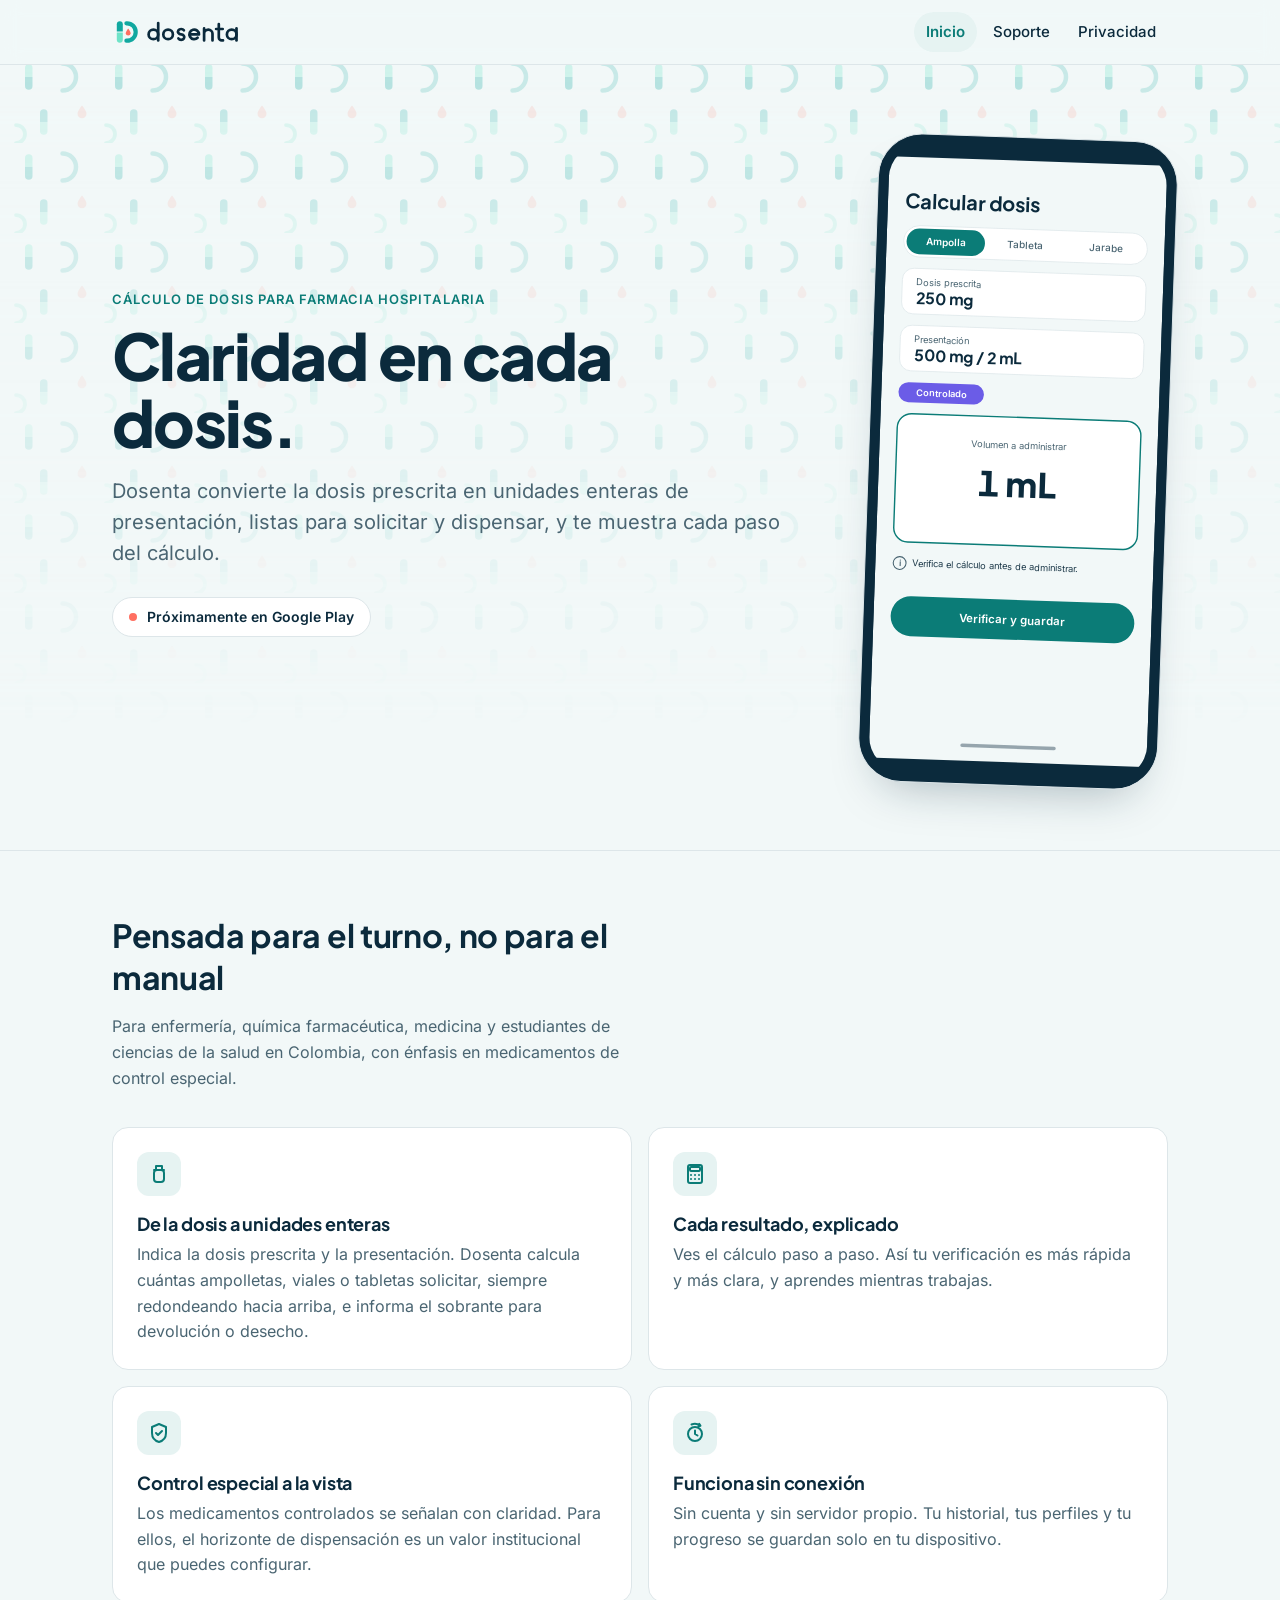
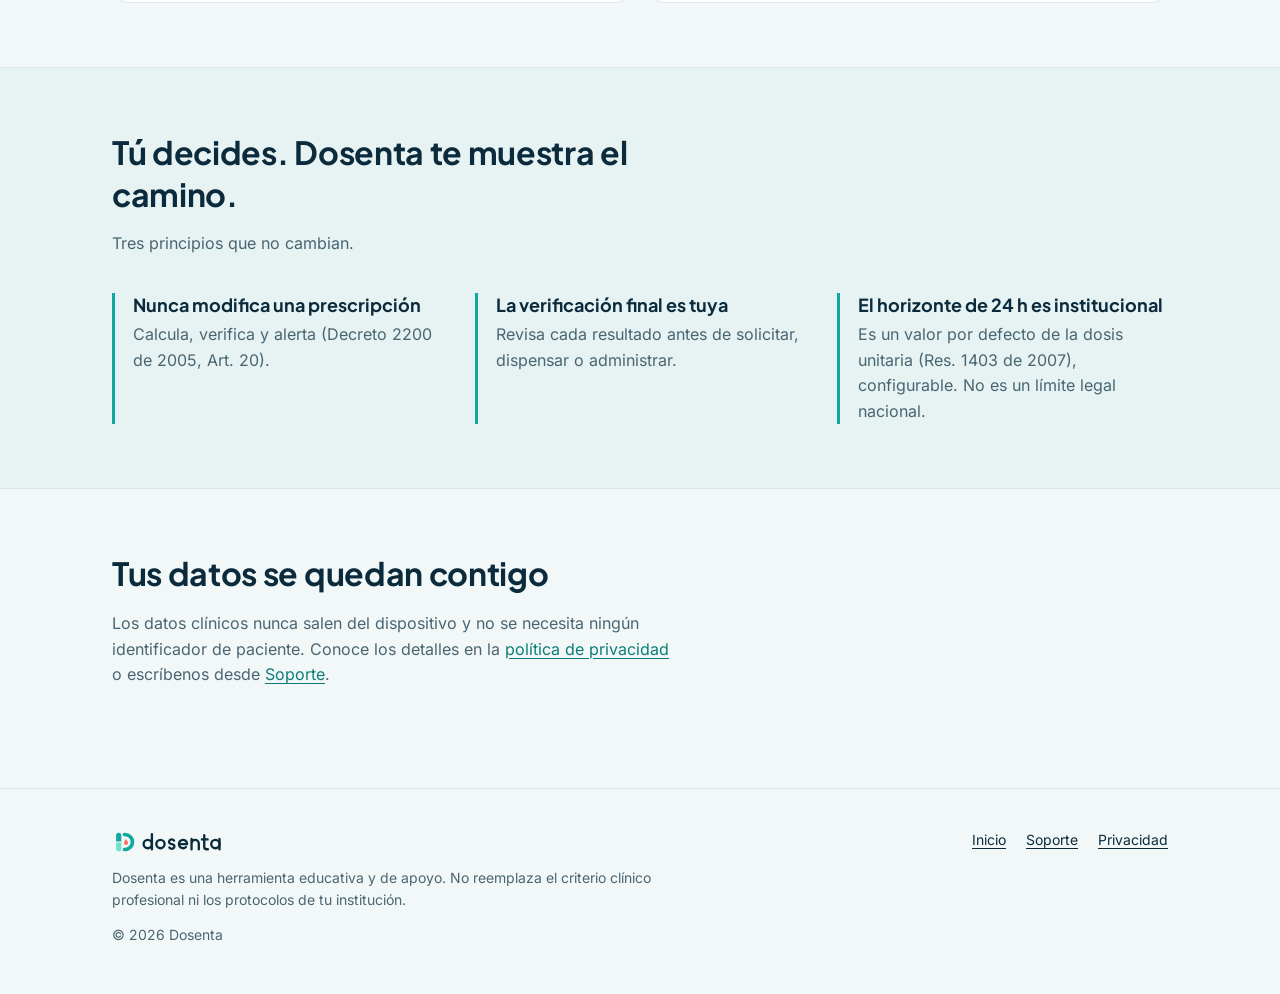
==== index.html @ 9b1ef3ff "feat: publish Dosenta website with privacy policy, support and app-ads.txt" ====
<!doctype html>
<html lang="es-CO">
<head>
<meta charset="utf-8">
<meta name="viewport" content="width=device-width, initial-scale=1">
<title>Dosenta · Claridad en cada dosis</title>
<meta name="description" content="Dosenta convierte la dosis prescrita en unidades enteras de presentación de farmacia, paso a paso y sin conexión. Tú siempre verificas el resultado.">
<meta name="theme-color" content="#F2F8F8" media="(prefers-color-scheme: light)">
<meta name="theme-color" content="#0B2A3C" media="(prefers-color-scheme: dark)">
<meta name="color-scheme" content="light dark">
<meta property="og:type" content="website">
<meta property="og:site_name" content="Dosenta">
<meta property="og:locale" content="es_CO">
<meta property="og:title" content="Dosenta · Claridad en cada dosis">
<meta property="og:description" content="Dosenta convierte la dosis prescrita en unidades enteras de presentación de farmacia, paso a paso y sin conexión. Tú siempre verificas el resultado.">
<link rel="icon" href="favicon.svg" type="image/svg+xml">
<link rel="stylesheet" href="assets/css/styles.css">
</head>
<body>
<a class="skip" href="#contenido">Saltar al contenido</a>
<header class="site-header">
<div class="wrap">
<a class="brand" href="index.html" aria-label="Dosenta, inicio"><picture><source media="(prefers-color-scheme: dark)" srcset="assets/img/dosenta-lockup-horizontal-negativo.svg"><img src="assets/img/dosenta-lockup-horizontal.svg" alt="Dosenta" width="132" height="30"></picture></a>
<nav class="nav" aria-label="Principal">
<a href="index.html" aria-current="page">Inicio</a>
<a href="soporte.html">Soporte</a>
<a href="privacidad.html">Privacidad</a>
</nav>
</div>
</header>
<main id="contenido">
<section class="hero">
<div class="wrap hero-grid">
<div class="hero-copy">
<span class="eyebrow">Cálculo de dosis para farmacia hospitalaria</span>
<h1 class="display">Claridad en cada dosis.</h1>
<p class="lead">Dosenta convierte la dosis prescrita en unidades enteras de presentación, listas para solicitar y dispensar, y te muestra cada paso del cálculo.</p>
<span class="pill">Próximamente en Google Play</span>
</div>
<figure class="hero-device" aria-label="Pantalla de cálculo de dosis de Dosenta"><svg xmlns="http://www.w3.org/2000/svg" viewBox="0 0 390 844" focusable="false" aria-hidden="true">
  
  <rect x="0" y="0" width="390" height="844" fill="#F2F8F8"/>

  <!-- Encabezado -->
  <text x="24" y="72" font-family="'Plus Jakarta Sans', sans-serif" font-weight="700" font-size="28" fill="#0B2A3C">Calcular dosis</text>

  <!-- Control segmentado: Ampolla / Tableta / Jarabe -->
  <rect x="24" y="96" width="342" height="44" rx="22" fill="#FFFFFF" stroke="#DDE6E9" stroke-width="1"/>
  <rect x="28" y="100" width="110" height="36" rx="18" fill="#0B7C77"/>
  <text x="83" y="123" text-anchor="middle" font-family="Inter, sans-serif" font-weight="600" font-size="14" fill="#FFFFFF">Ampolla</text>
  <text x="195" y="123" text-anchor="middle" font-family="Inter, sans-serif" font-weight="500" font-size="14" fill="#4A6572">Tableta</text>
  <text x="308" y="123" text-anchor="middle" font-family="Inter, sans-serif" font-weight="500" font-size="14" fill="#4A6572">Jarabe</text>

  <!-- Tarjeta: dosis prescrita -->
  <rect x="24" y="156" width="342" height="64" rx="16" fill="#FFFFFF" stroke="#DDE6E9" stroke-width="1"/>
  <text x="44" y="180" font-family="Inter, sans-serif" font-size="13" fill="#4A6572">Dosis prescrita</text>
  <text x="44" y="206" font-family="'Plus Jakarta Sans', sans-serif" font-weight="700" font-size="22" fill="#0B2A3C">250 mg</text>

  <!-- Tarjeta: presentación -->
  <rect x="24" y="236" width="342" height="64" rx="16" fill="#FFFFFF" stroke="#DDE6E9" stroke-width="1"/>
  <text x="44" y="260" font-family="Inter, sans-serif" font-size="13" fill="#4A6572">Presentación</text>
  <text x="44" y="286" font-family="'Plus Jakarta Sans', sans-serif" font-weight="700" font-size="22" fill="#0B2A3C">500 mg / 2 mL</text>

  <!-- Badge Controlado -->
  <rect x="24" y="316" width="120" height="28" rx="14" fill="#6B5CE7"/>
  <text x="84" y="335" text-anchor="middle" font-family="Inter, sans-serif" font-weight="600" font-size="13" fill="#FFFFFF">Controlado</text>

  <!-- Tarjeta de resultado -->
  <rect x="24" y="360" width="342" height="180" rx="20" fill="#FFFFFF" stroke="#0B7C77" stroke-width="2"/>
  <text x="195" y="404" text-anchor="middle" font-family="Inter, sans-serif" font-size="13" fill="#4A6572">Volumen a administrar</text>
  <text x="195" y="472" text-anchor="middle" font-family="'Plus Jakarta Sans', sans-serif" font-weight="800" font-size="48" fill="#0B2A3C" style="font-feature-settings:'tnum' 1">1 mL</text>

  <!-- Nota informativa -->
  <circle cx="34" cy="570" r="9" fill="none" stroke="#4A6572" stroke-width="1.5"/>
  <text x="34" y="574" text-anchor="middle" font-family="Inter, sans-serif" font-weight="700" font-size="12" fill="#4A6572">i</text>
  <text x="52" y="574" font-family="Inter, sans-serif" font-size="13" fill="#1E3A4A">Verifica el cálculo antes de administrar.</text>

  <!-- Botón primario -->
  <rect x="24" y="616" width="342" height="56" rx="28" fill="#0B7C77"/>
  <text x="195" y="650" text-anchor="middle" font-family="Inter, sans-serif" font-weight="600" font-size="16" fill="#FFFFFF">Verificar y guardar</text>

  <!-- Indicador de inicio (home indicator) -->
  <rect x="128" y="820" width="134" height="5" rx="2.5" fill="#0B2A3C" opacity="0.4"/>
</svg></figure>
</div>
</section>

<section class="section" aria-labelledby="h-que">
<div class="wrap">
<div class="section-head">
<h2 id="h-que">Pensada para el turno, no para el manual</h2>
<p>Para enfermería, química farmacéutica, medicina y estudiantes de ciencias de la salud en Colombia, con énfasis en medicamentos de control especial.</p>
</div>
<div class="grid cols-2">
<article class="card lift"><div class="icon" aria-hidden="true"><svg viewBox="0 0 24 24" focusable="false"><path d="M9 8V4h6v4"/><path d="M7 8h10"/><rect x="7" y="8" width="10" height="12" rx="3"/></svg></div><h3>De la dosis a unidades enteras</h3><p>Indica la dosis prescrita y la presentación. Dosenta calcula cuántas ampolletas, viales o tabletas solicitar, siempre redondeando hacia arriba, e informa el sobrante para devolución o desecho.</p></article>
<article class="card lift"><div class="icon" aria-hidden="true"><svg viewBox="0 0 24 24" focusable="false"><rect x="5" y="3" width="14" height="18" rx="2"/><rect x="7" y="5" width="10" height="4" rx="1"/><path d="M8 13h.01M12 13h.01M16 13h.01M8 17h.01M12 17h.01M16 17h.01"/></svg></div><h3>Cada resultado, explicado</h3><p>Ves el cálculo paso a paso. Así tu verificación es más rápida y más clara, y aprendes mientras trabajas.</p></article>
<article class="card lift"><div class="icon" aria-hidden="true"><svg viewBox="0 0 24 24" focusable="false"><path d="M12 3l7 3v6c0 5-3.5 8-7 9-3.5-1-7-4-7-9V6z"/><path d="M9 12l2 2 4-4"/></svg></div><h3>Control especial a la vista</h3><p>Los medicamentos controlados se señalan con claridad. Para ellos, el horizonte de dispensación es un valor institucional que puedes configurar.</p></article>
<article class="card lift"><div class="icon" aria-hidden="true"><svg viewBox="0 0 24 24" focusable="false"><circle cx="12" cy="13" r="7"/><path d="M12 9.5v3.5l2.5 1.5"/><path d="M8.5 3.5A9 9 0 0 1 17 4.5"/><path d="M16.2 2.8l1.3 1.9-2.1.5"/></svg></div><h3>Funciona sin conexión</h3><p>Sin cuenta y sin servidor propio. Tu historial, tus perfiles y tu progreso se guardan solo en tu dispositivo.</p></article>
</div>
</div>
</section>

<section class="section tint" aria-labelledby="h-decides">
<div class="wrap">
<div class="section-head">
<h2 id="h-decides">Tú decides. Dosenta te muestra el camino.</h2>
<p>Tres principios que no cambian.</p>
</div>
<ul class="principles">
<li><strong>Nunca modifica una prescripción</strong><span>Calcula, verifica y alerta (Decreto 2200 de 2005, Art. 20).</span></li>
<li><strong>La verificación final es tuya</strong><span>Revisa cada resultado antes de solicitar, dispensar o administrar.</span></li>
<li><strong>El horizonte de 24 h es institucional</strong><span>Es un valor por defecto de la dosis unitaria (Res. 1403 de 2007), configurable. No es un límite legal nacional.</span></li>
</ul>
</div>
</section>

<section class="section" aria-labelledby="h-datos">
<div class="wrap">
<div class="section-head">
<h2 id="h-datos">Tus datos se quedan contigo</h2>
<p>Los datos clínicos nunca salen del dispositivo y no se necesita ningún identificador de paciente. Conoce los detalles en la <a href="privacidad.html">política de privacidad</a> o escríbenos desde <a href="soporte.html">Soporte</a>.</p>
</div>
</div>
</section>
</main>
<footer class="site-footer">
<div class="wrap">
<div class="row">
<div><picture><source media="(prefers-color-scheme: dark)" srcset="assets/img/dosenta-lockup-horizontal-negativo.svg"><img src="assets/img/dosenta-lockup-horizontal.svg" alt="Dosenta" width="132" height="30"></picture>
<p>Dosenta es una herramienta educativa y de apoyo. No reemplaza el criterio clínico profesional ni los protocolos de tu institución.</p></div>
<nav aria-label="Pie de página">
<a href="index.html">Inicio</a>
<a href="soporte.html">Soporte</a>
<a href="privacidad.html">Privacidad</a>
</nav>
</div>
<p>&copy; 2026 Dosenta</p>
</div>
</footer>
</body>
</html>
---- assets/css/styles.css ----
/* Dosenta site — brand tokens (from dosenta-brand/03-color/tokens.css) */
@font-face{font-family:"Plus Jakarta Sans";font-weight:700;font-style:normal;font-display:swap;src:url("../fonts/plus-jakarta-sans-latin-700-normal.woff2") format("woff2")}
@font-face{font-family:"Plus Jakarta Sans";font-weight:800;font-style:normal;font-display:swap;src:url("../fonts/plus-jakarta-sans-latin-800-normal.woff2") format("woff2")}
@font-face{font-family:"Inter";font-weight:400;font-style:normal;font-display:swap;src:url("../fonts/inter-latin-400-normal.woff2") format("woff2")}
@font-face{font-family:"Inter";font-weight:500;font-style:normal;font-display:swap;src:url("../fonts/inter-latin-500-normal.woff2") format("woff2")}
@font-face{font-family:"Inter";font-weight:600;font-style:normal;font-display:swap;src:url("../fonts/inter-latin-600-normal.woff2") format("woff2")}

:root{
  --color-teal:#11A8A0;--color-teal-profundo:#0B7C77;--color-menta:#6FE3C8;--color-coral:#FF6F61;
  --color-tinta:#0B2A3C;--color-nube:#F2F8F8;--color-blanco:#FFFFFF;--color-controlado:#6B5CE7;
  --color-neutro-100:#EEF3F5;--color-neutro-200:#DDE6E9;--color-neutro-300:#B8C7CD;--color-neutro-400:#7F97A2;--color-neutro-500:#4A6572;--color-neutro-600:#1E3A4A;
  --color-bg:var(--color-nube);--color-surface:var(--color-blanco);--color-text:var(--color-tinta);
  --color-text-muted:var(--color-neutro-500);--color-primary:var(--color-teal-profundo);
  --color-border:var(--color-neutro-200);--color-soft:#E6F3F2;--color-header:rgba(242,248,248,.86);
  --font-display:"Plus Jakarta Sans",system-ui,-apple-system,"Segoe UI",Roboto,sans-serif;
  --font-body:"Inter",system-ui,-apple-system,"Segoe UI",Roboto,sans-serif;
  --radius:16px;--radius-sm:10px;--wrap:1120px;--read:68ch;
}
@media (prefers-color-scheme:dark){
  :root{--color-bg:var(--color-tinta);--color-surface:#12374B;--color-text:var(--color-nube);
    --color-text-muted:var(--color-neutro-300);--color-primary:var(--color-menta);
    --color-border:var(--color-neutro-500);--color-soft:#0F3246;--color-header:rgba(11,42,60,.86)}
}

*,*::before,*::after{box-sizing:border-box}
html{-webkit-text-size-adjust:100%;scroll-behavior:smooth;scroll-padding-top:88px}
body{margin:0;background:var(--color-bg);color:var(--color-text);font:400 16px/1.6 var(--font-body);-webkit-font-smoothing:antialiased}
img,svg{max-width:100%;display:block}
h1,h2,h3{font-family:var(--font-display);font-weight:700;line-height:1.2;margin:0 0 .5em;letter-spacing:-.01em}
h1{font-size:clamp(28px,5vw,34px)}
h2{font-size:22px;line-height:1.3}
h3{font-size:18px;line-height:1.35}
p{margin:0 0 1em}
a{color:var(--color-primary);text-underline-offset:3px;text-decoration-thickness:1px;transition:color .15s}
a:hover{text-decoration-thickness:2px}
:focus-visible{outline:3px solid var(--color-teal);outline-offset:3px;border-radius:4px}
.skip{position:absolute;left:16px;top:-60px;background:var(--color-surface);color:var(--color-text);padding:10px 16px;border-radius:var(--radius-sm);border:1px solid var(--color-border);z-index:20;transition:top .15s}
.skip:focus{top:12px}
.wrap{width:100%;max-width:var(--wrap);margin:0 auto;padding:0 16px}
@media(min-width:720px){.wrap{padding:0 32px}}

/* Header */
.site-header{position:sticky;top:0;z-index:10;background:var(--color-header);backdrop-filter:saturate(1.4) blur(10px);-webkit-backdrop-filter:saturate(1.4) blur(10px);border-bottom:1px solid var(--color-border)}
.site-header .wrap{display:flex;align-items:center;justify-content:space-between;min-height:64px;gap:12px}
.brand img{height:30px;width:auto}
.nav{display:flex;gap:4px}
.nav a{color:var(--color-text);text-decoration:none;font-weight:500;font-size:15px;padding:8px 12px;border-radius:999px;transition:background .15s}
.nav a:hover{background:var(--color-soft)}
.nav a[aria-current="page"]{background:var(--color-soft);color:var(--color-primary);font-weight:600}
@media(max-width:420px){.brand img{height:24px}.nav a{padding:8px 7px;font-size:14px}}

/* Hero */
.hero{position:relative;overflow:hidden;padding:72px 0 64px;border-bottom:1px solid var(--color-border)}
.hero::before{content:"";position:absolute;inset:0;background:url("../img/patron-dosenta.svg") center/360px repeat;opacity:.55;-webkit-mask-image:linear-gradient(to bottom,#000 0%,transparent 85%);mask-image:linear-gradient(to bottom,#000 0%,transparent 85%);pointer-events:none}
@media (prefers-color-scheme:dark){.hero::before{opacity:.06;filter:saturate(.6)}}
.hero .wrap{position:relative}
.display{font:800 clamp(36px,7vw,64px)/1.05 var(--font-display);letter-spacing:-.025em;margin:0 0 20px;max-width:14ch}
.lead{font-size:clamp(17px,2.4vw,20px);line-height:1.55;color:var(--color-text-muted);max-width:52ch;margin:0 0 28px}
.pill{display:inline-flex;align-items:center;gap:10px;padding:8px 16px;border-radius:999px;border:1px solid var(--color-border);background:var(--color-surface);font-weight:600;font-size:14px}
.pill::before{content:"";width:8px;height:8px;border-radius:50%;background:var(--color-coral)}
.eyebrow{display:inline-block;font:600 13px/1 var(--font-body);letter-spacing:.08em;text-transform:uppercase;color:var(--color-primary);margin-bottom:16px}

/* Sections */
.section{padding:64px 0}
.section-head{max-width:56ch;margin-bottom:36px}
.section-head h2{font-size:clamp(24px,4vw,32px)}
.section-head p{color:var(--color-text-muted)}
.grid{display:grid;gap:16px}
@media(min-width:720px){.grid.cols-2{grid-template-columns:1fr 1fr}}
.card{background:var(--color-surface);border:1px solid var(--color-border);border-radius:var(--radius);padding:24px;transition:border-color .2s,transform .2s}
@media(hover:hover){.card.lift:hover{border-color:var(--color-teal);transform:translateY(-2px)}}
.card h3{margin-bottom:6px}
.card p:last-child{margin-bottom:0}
.card p{color:var(--color-text-muted)}
.icon{width:44px;height:44px;border-radius:12px;background:var(--color-soft);color:var(--color-primary);display:grid;place-items:center;margin-bottom:16px}
.icon svg{width:24px;height:24px;fill:none;stroke:currentColor;stroke-width:2;stroke-linecap:round;stroke-linejoin:round}
.tint{background:var(--color-soft);border-block:1px solid var(--color-border)}
.principles{list-style:none;margin:0;padding:0;display:grid;gap:20px}
@media(min-width:720px){.principles{grid-template-columns:repeat(3,1fr);gap:32px}}
.principles li{padding-left:18px;border-left:3px solid var(--color-teal)}
.principles strong{display:block;font:700 18px/1.3 var(--font-display);margin-bottom:6px}
.principles span{color:var(--color-text-muted)}

/* Footer */
.site-footer{border-top:1px solid var(--color-border);padding:40px 0 48px;color:var(--color-text-muted);font-size:14px}
.site-footer .row{display:flex;flex-wrap:wrap;gap:24px;justify-content:space-between;align-items:flex-start}
.site-footer nav{display:flex;gap:20px;flex-wrap:wrap}
.site-footer a{color:var(--color-text)}
.site-footer p{margin:12px 0 0;max-width:60ch}
.site-footer img{height:26px;width:auto}

/* Page head (inner pages) */
.page-head{padding:56px 0 32px}
.page-head p{color:var(--color-text-muted);font-size:18px;max-width:56ch}
.meta{font-size:14px;color:var(--color-text-muted)}

/* Legal layout */
.legal{display:grid;gap:32px;padding-bottom:72px}
@media(min-width:960px){.legal{grid-template-columns:240px minmax(0,1fr);gap:56px;align-items:start}.toc{position:sticky;top:88px}}
.toc details{border:1px solid var(--color-border);border-radius:var(--radius-sm);background:var(--color-surface);padding:12px 16px}
.toc summary{font-weight:600;cursor:pointer}
@media(min-width:960px){.toc details{border:0;background:none;padding:0}.toc summary{pointer-events:none;list-style:none;font:600 13px var(--font-body);letter-spacing:.08em;text-transform:uppercase;color:var(--color-text-muted);margin-bottom:8px}.toc summary::-webkit-details-marker{display:none}}
.toc ol{list-style:none;margin:10px 0 0;padding:0;display:grid;gap:2px;font-size:14px}
.toc a{display:block;padding:6px 10px;border-radius:8px;color:var(--color-text);text-decoration:none;transition:background .15s}
.toc a:hover{background:var(--color-soft);color:var(--color-primary)}
.prose{max-width:var(--read)}
.prose section{padding-top:8px;margin-bottom:36px}
.prose h2{margin-top:0;padding-top:20px;border-top:1px solid var(--color-border)}
.prose ul{padding-left:1.2em;margin:0 0 1em}
.prose li{margin-bottom:.4em}
.summary{background:var(--color-surface);border:1px solid var(--color-border);border-left:4px solid var(--color-teal);border-radius:var(--radius);padding:24px;margin-bottom:40px}
.prose .summary h2{border:0;padding:0;margin-bottom:12px}
.summary ul{margin-bottom:0}
.note{background:var(--color-soft);border:1px solid var(--color-border);border-radius:var(--radius-sm);padding:14px 16px;font-size:15px}
code,.mono{font-family:ui-monospace,Menlo,Consolas,monospace;font-size:.92em}

/* Support */
.contact{display:grid;gap:8px;padding:28px;max-width:var(--read);margin-bottom:32px}
.contact p{margin:0}
.btn{display:inline-flex;align-items:center;justify-content:center;min-height:44px;padding:0 22px;border-radius:999px;background:var(--color-teal-profundo);color:#fff;font-weight:600;text-decoration:none;transition:background .15s;justify-self:start;overflow-wrap:anywhere}
.btn:hover{background:var(--color-neutro-600)}
@media (prefers-color-scheme:dark){.btn{background:var(--color-menta);color:var(--color-tinta)}.btn:hover{background:#fff}}
.faq{max-width:var(--read);margin:24px 0 72px;display:grid;gap:10px}
.faq details{background:var(--color-surface);border:1px solid var(--color-border);border-radius:var(--radius-sm);padding:0 20px;transition:border-color .2s}
.faq details[open]{border-color:var(--color-teal)}
.faq summary{cursor:pointer;font-weight:600;padding:16px 0;list-style:none;display:flex;justify-content:space-between;gap:16px}
.faq summary::-webkit-details-marker{display:none}
.faq summary::after{content:"+";font-size:22px;line-height:1;color:var(--color-primary);transition:transform .2s}
.faq details[open] summary::after{transform:rotate(45deg)}
.faq details>div{padding-bottom:16px;color:var(--color-text-muted)}
.faq details>div p:last-child{margin-bottom:0}

/* 404 */
.nf{text-align:center;padding:96px 0}
.nf .wrap{display:flex;flex-direction:column;align-items:center}
.nf img{width:72px;margin-bottom:24px}
.nf p{color:var(--color-text-muted);max-width:44ch}

@media (prefers-reduced-motion:reduce){*,*::before,*::after{transition:none!important;animation:none!important;scroll-behavior:auto!important}}
/* Hero device mockup (desktop only) */
.hero-device{display:none;margin:0}
@media (min-width:960px){
  .hero-grid{display:grid;grid-template-columns:minmax(0,1fr) 300px;gap:64px;align-items:center}
  .hero-device{display:block;width:300px;aspect-ratio:390/844;border-radius:44px;padding:10px;background:var(--color-tinta);border:1px solid var(--color-border);box-shadow:0 24px 48px -24px rgba(11,42,60,.35);transform:rotate(2deg)}
  .hero-device svg{display:block;width:100%;height:100%;border-radius:34px}
}
@media (prefers-reduced-motion:no-preference) and (min-width:960px){
  .hero-device{transition:transform .4s ease}
  .hero-device:hover{transform:rotate(0)}
}
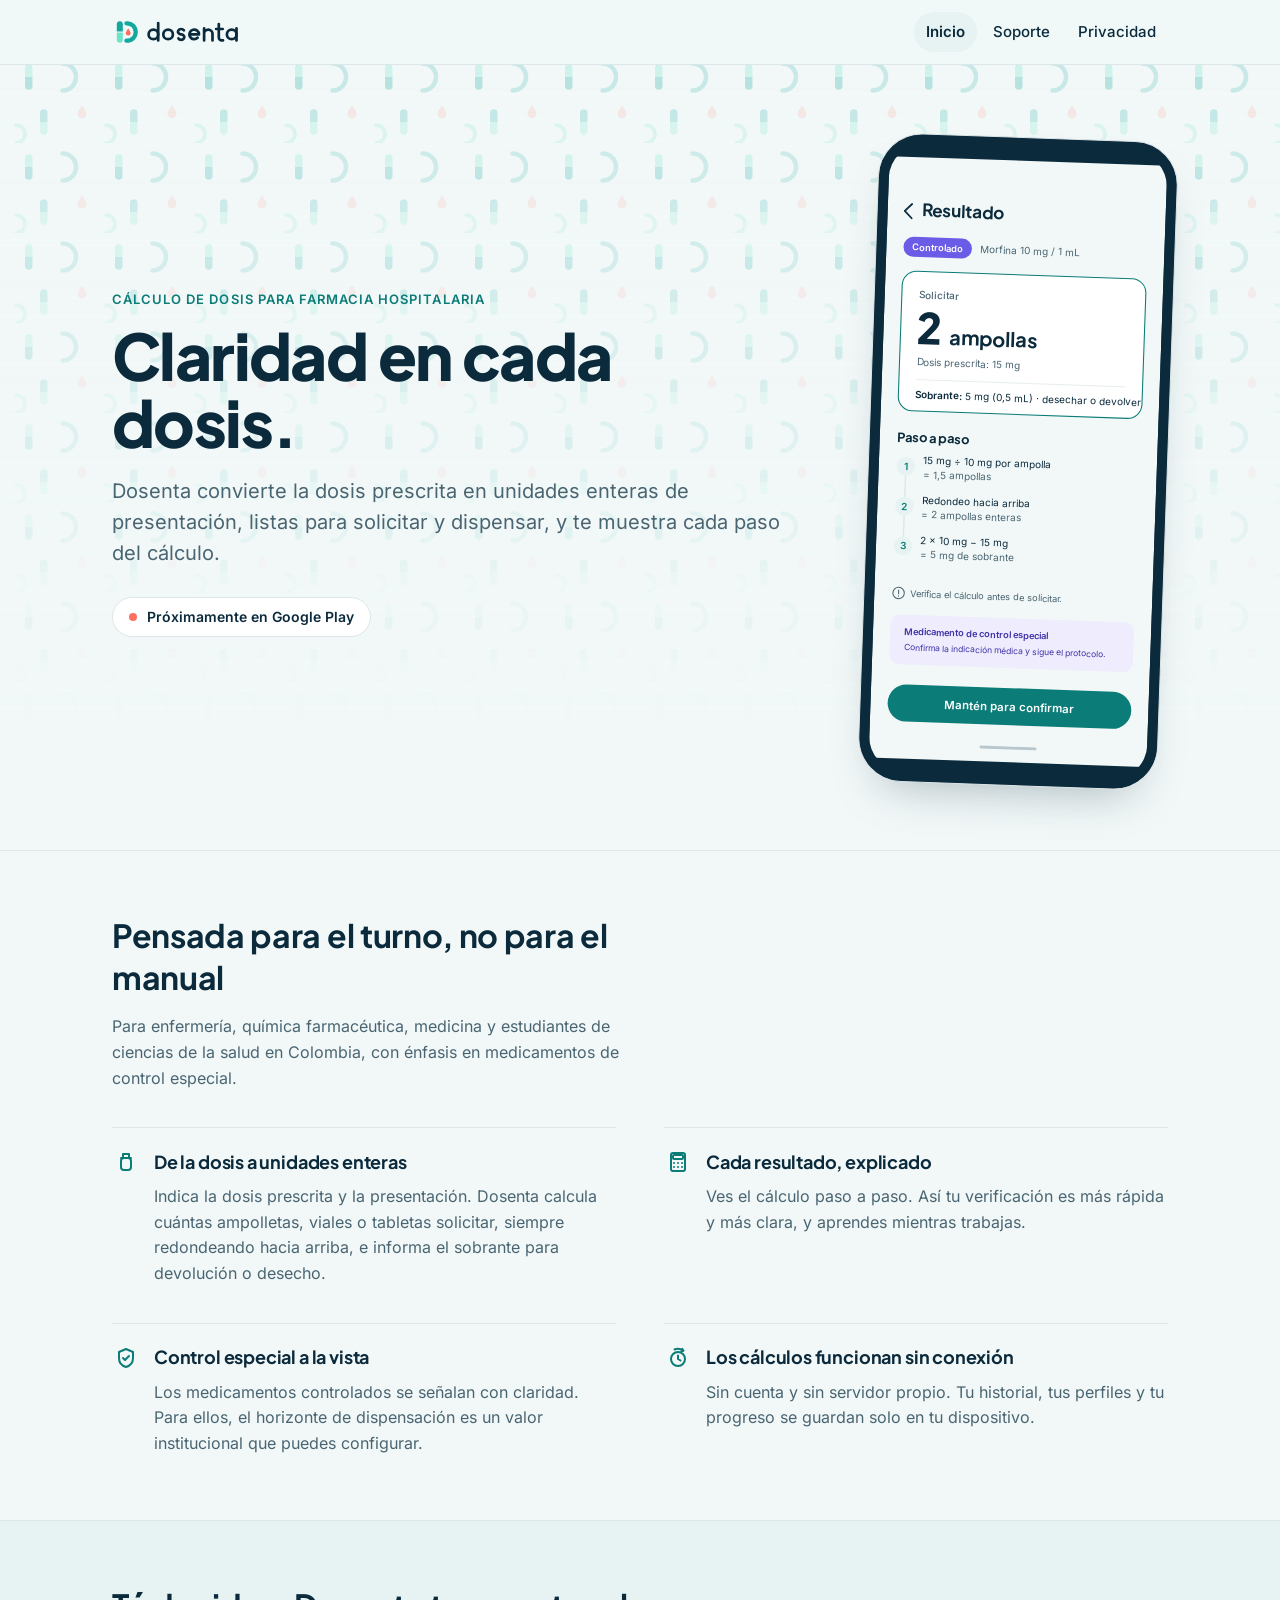
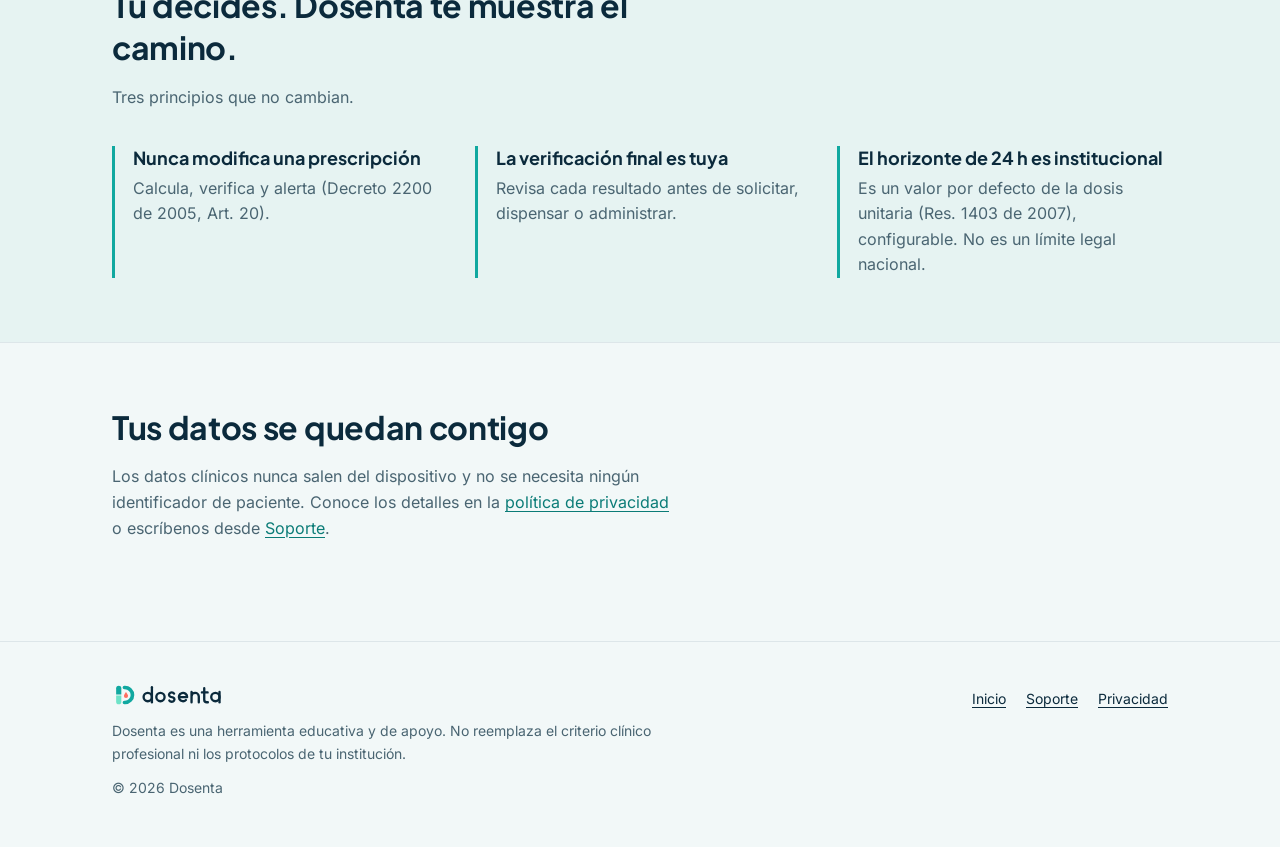
==== commit a586ad2b: "fix: accessibility and content fixes from site audit" ====
--- a/index.html
+++ b/index.html
@@ -37,50 +37,39 @@
 <p class="lead">Dosenta convierte la dosis prescrita en unidades enteras de presentación, listas para solicitar y dispensar, y te muestra cada paso del cálculo.</p>
 <span class="pill">Próximamente en Google Play</span>
 </div>
-<figure class="hero-device" aria-label="Pantalla de cálculo de dosis de Dosenta"><svg xmlns="http://www.w3.org/2000/svg" viewBox="0 0 390 844" focusable="false" aria-hidden="true">
-  
-  <rect x="0" y="0" width="390" height="844" fill="#F2F8F8"/>
-
-  <!-- Encabezado -->
-  <text x="24" y="72" font-family="'Plus Jakarta Sans', sans-serif" font-weight="700" font-size="28" fill="#0B2A3C">Calcular dosis</text>
-
-  <!-- Control segmentado: Ampolla / Tableta / Jarabe -->
-  <rect x="24" y="96" width="342" height="44" rx="22" fill="#FFFFFF" stroke="#DDE6E9" stroke-width="1"/>
-  <rect x="28" y="100" width="110" height="36" rx="18" fill="#0B7C77"/>
-  <text x="83" y="123" text-anchor="middle" font-family="Inter, sans-serif" font-weight="600" font-size="14" fill="#FFFFFF">Ampolla</text>
-  <text x="195" y="123" text-anchor="middle" font-family="Inter, sans-serif" font-weight="500" font-size="14" fill="#4A6572">Tableta</text>
-  <text x="308" y="123" text-anchor="middle" font-family="Inter, sans-serif" font-weight="500" font-size="14" fill="#4A6572">Jarabe</text>
-
-  <!-- Tarjeta: dosis prescrita -->
-  <rect x="24" y="156" width="342" height="64" rx="16" fill="#FFFFFF" stroke="#DDE6E9" stroke-width="1"/>
-  <text x="44" y="180" font-family="Inter, sans-serif" font-size="13" fill="#4A6572">Dosis prescrita</text>
-  <text x="44" y="206" font-family="'Plus Jakarta Sans', sans-serif" font-weight="700" font-size="22" fill="#0B2A3C">250 mg</text>
-
-  <!-- Tarjeta: presentación -->
-  <rect x="24" y="236" width="342" height="64" rx="16" fill="#FFFFFF" stroke="#DDE6E9" stroke-width="1"/>
-  <text x="44" y="260" font-family="Inter, sans-serif" font-size="13" fill="#4A6572">Presentación</text>
-  <text x="44" y="286" font-family="'Plus Jakarta Sans', sans-serif" font-weight="700" font-size="22" fill="#0B2A3C">500 mg / 2 mL</text>
-
-  <!-- Badge Controlado -->
-  <rect x="24" y="316" width="120" height="28" rx="14" fill="#6B5CE7"/>
-  <text x="84" y="335" text-anchor="middle" font-family="Inter, sans-serif" font-weight="600" font-size="13" fill="#FFFFFF">Controlado</text>
-
-  <!-- Tarjeta de resultado -->
-  <rect x="24" y="360" width="342" height="180" rx="20" fill="#FFFFFF" stroke="#0B7C77" stroke-width="2"/>
-  <text x="195" y="404" text-anchor="middle" font-family="Inter, sans-serif" font-size="13" fill="#4A6572">Volumen a administrar</text>
-  <text x="195" y="472" text-anchor="middle" font-family="'Plus Jakarta Sans', sans-serif" font-weight="800" font-size="48" fill="#0B2A3C" style="font-feature-settings:'tnum' 1">1 mL</text>
-
-  <!-- Nota informativa -->
-  <circle cx="34" cy="570" r="9" fill="none" stroke="#4A6572" stroke-width="1.5"/>
-  <text x="34" y="574" text-anchor="middle" font-family="Inter, sans-serif" font-weight="700" font-size="12" fill="#4A6572">i</text>
-  <text x="52" y="574" font-family="Inter, sans-serif" font-size="13" fill="#1E3A4A">Verifica el cálculo antes de administrar.</text>
-
-  <!-- Botón primario -->
-  <rect x="24" y="616" width="342" height="56" rx="28" fill="#0B7C77"/>
-  <text x="195" y="650" text-anchor="middle" font-family="Inter, sans-serif" font-weight="600" font-size="16" fill="#FFFFFF">Verificar y guardar</text>
-
-  <!-- Indicador de inicio (home indicator) -->
-  <rect x="128" y="820" width="134" height="5" rx="2.5" fill="#0B2A3C" opacity="0.4"/>
+<figure class="hero-device" aria-label="Pantalla de resultado de Dosenta: 15 mg de morfina se convierten en 2 ampollas, con 5 mg de sobrante"><svg xmlns="http://www.w3.org/2000/svg" viewBox="0 0 390 844" focusable="false" aria-hidden="true">
+  <rect width="390" height="844" fill="#F2F8F8"/>
+  <path d="M34 66l-10 10 10 10" fill="none" stroke="#0B2A3C" stroke-width="2.5" stroke-linecap="round" stroke-linejoin="round"/>
+  <text x="48" y="83" font-family="'Plus Jakarta Sans', sans-serif" font-weight="700" font-size="24" fill="#0B2A3C">Resultado</text>
+  <rect x="24" y="112" width="96" height="28" rx="14" fill="#6B5CE7"/>
+  <text x="72" y="131" text-anchor="middle" font-family="Inter, sans-serif" font-weight="600" font-size="13" fill="#FFFFFF">Controlado</text>
+  <text x="132" y="131" font-family="Inter, sans-serif" font-size="14" fill="#4A6572">Morfina 10 mg / 1 mL</text>
+  <rect x="24" y="160" width="342" height="196" rx="20" fill="#FFFFFF" stroke="#0B7C77" stroke-width="1.5"/>
+  <text x="48" y="198" font-family="Inter, sans-serif" font-weight="500" font-size="14" fill="#4A6572">Solicitar</text>
+  <text x="46" y="262" font-family="'Plus Jakarta Sans', sans-serif" font-weight="800" font-size="60" fill="#0B2A3C" style="font-feature-settings:'tnum' 1">2</text>
+  <text x="92" y="262" font-family="'Plus Jakarta Sans', sans-serif" font-weight="700" font-size="28" fill="#0B2A3C">ampollas</text>
+  <text x="48" y="292" font-family="Inter, sans-serif" font-size="14" fill="#4A6572">Dosis prescrita: 15 mg</text>
+  <line x1="48" y1="312" x2="342" y2="312" stroke="#DDE6E9"/>
+  <text x="48" y="338" font-family="Inter, sans-serif" font-size="14" fill="#0B2A3C"><tspan font-weight="600">Sobrante:</tspan> 5 mg (0,5 mL) · desechar o devolver</text>
+  <text x="24" y="400" font-family="'Plus Jakarta Sans', sans-serif" font-weight="700" font-size="18" fill="#0B2A3C">Paso a paso</text>
+  <g font-family="Inter, sans-serif" font-size="14" fill="#0B2A3C">
+    <circle cx="38" cy="434" r="13" fill="#E6F3F2"/><text x="38" y="439" text-anchor="middle" font-weight="600" fill="#0B7C77">1</text>
+    <text x="62" y="430">15 mg ÷ 10 mg por ampolla</text><text x="62" y="450" fill="#4A6572">= 1,5 ampollas</text>
+    <circle cx="38" cy="490" r="13" fill="#E6F3F2"/><text x="38" y="495" text-anchor="middle" font-weight="600" fill="#0B7C77">2</text>
+    <text x="62" y="486">Redondeo hacia arriba</text><text x="62" y="506" fill="#4A6572">= 2 ampollas enteras</text>
+    <circle cx="38" cy="546" r="13" fill="#E6F3F2"/><text x="38" y="551" text-anchor="middle" font-weight="600" fill="#0B7C77">3</text>
+    <text x="62" y="542">2 × 10 mg − 15 mg</text><text x="62" y="562" fill="#4A6572">= 5 mg de sobrante</text>
+  </g>
+  <line x1="38" y1="447" x2="38" y2="477" stroke="#DDE6E9" stroke-width="2"/>
+  <line x1="38" y1="503" x2="38" y2="533" stroke="#DDE6E9" stroke-width="2"/>
+  <circle cx="34" cy="612" r="8" fill="none" stroke="#4A6572" stroke-width="1.5"/><path d="M34 608v5M34 616v.5" stroke="#4A6572" stroke-width="1.5" stroke-linecap="round"/>
+  <text x="50" y="617" font-family="Inter, sans-serif" font-size="13" fill="#4A6572">Verifica el cálculo antes de solicitar.</text>
+  <rect x="24" y="642" width="342" height="70" rx="14" fill="#EFEDFD"/>
+  <text x="44" y="670" font-family="Inter, sans-serif" font-weight="600" font-size="13" fill="#3F33A8">Medicamento de control especial</text>
+  <text x="44" y="692" font-family="Inter, sans-serif" font-size="12" fill="#3F33A8">Confirma la indicación médica y sigue el protocolo.</text>
+  <rect x="24" y="740" width="342" height="52" rx="26" fill="#0B7C77"/>
+  <text x="195" y="772" text-anchor="middle" font-family="Inter, sans-serif" font-weight="600" font-size="16" fill="#FFFFFF">Mantén para confirmar</text>
+  <rect x="155" y="822" width="80" height="4" rx="2" fill="#B8C7CD"/>
 </svg></figure>
 </div>
 </section>
@@ -92,10 +81,10 @@
 <p>Para enfermería, química farmacéutica, medicina y estudiantes de ciencias de la salud en Colombia, con énfasis en medicamentos de control especial.</p>
 </div>
 <div class="grid cols-2">
-<article class="card lift"><div class="icon" aria-hidden="true"><svg viewBox="0 0 24 24" focusable="false"><path d="M9 8V4h6v4"/><path d="M7 8h10"/><rect x="7" y="8" width="10" height="12" rx="3"/></svg></div><h3>De la dosis a unidades enteras</h3><p>Indica la dosis prescrita y la presentación. Dosenta calcula cuántas ampolletas, viales o tabletas solicitar, siempre redondeando hacia arriba, e informa el sobrante para devolución o desecho.</p></article>
-<article class="card lift"><div class="icon" aria-hidden="true"><svg viewBox="0 0 24 24" focusable="false"><rect x="5" y="3" width="14" height="18" rx="2"/><rect x="7" y="5" width="10" height="4" rx="1"/><path d="M8 13h.01M12 13h.01M16 13h.01M8 17h.01M12 17h.01M16 17h.01"/></svg></div><h3>Cada resultado, explicado</h3><p>Ves el cálculo paso a paso. Así tu verificación es más rápida y más clara, y aprendes mientras trabajas.</p></article>
-<article class="card lift"><div class="icon" aria-hidden="true"><svg viewBox="0 0 24 24" focusable="false"><path d="M12 3l7 3v6c0 5-3.5 8-7 9-3.5-1-7-4-7-9V6z"/><path d="M9 12l2 2 4-4"/></svg></div><h3>Control especial a la vista</h3><p>Los medicamentos controlados se señalan con claridad. Para ellos, el horizonte de dispensación es un valor institucional que puedes configurar.</p></article>
-<article class="card lift"><div class="icon" aria-hidden="true"><svg viewBox="0 0 24 24" focusable="false"><circle cx="12" cy="13" r="7"/><path d="M12 9.5v3.5l2.5 1.5"/><path d="M8.5 3.5A9 9 0 0 1 17 4.5"/><path d="M16.2 2.8l1.3 1.9-2.1.5"/></svg></div><h3>Funciona sin conexión</h3><p>Sin cuenta y sin servidor propio. Tu historial, tus perfiles y tu progreso se guardan solo en tu dispositivo.</p></article>
+<article class="feature"><div class="icon" aria-hidden="true"><svg viewBox="0 0 24 24" focusable="false"><path d="M9 8V4h6v4"/><path d="M7 8h10"/><rect x="7" y="8" width="10" height="12" rx="3"/></svg></div><h3>De la dosis a unidades enteras</h3><p>Indica la dosis prescrita y la presentación. Dosenta calcula cuántas ampolletas, viales o tabletas solicitar, siempre redondeando hacia arriba, e informa el sobrante para devolución o desecho.</p></article>
+<article class="feature"><div class="icon" aria-hidden="true"><svg viewBox="0 0 24 24" focusable="false"><rect x="5" y="3" width="14" height="18" rx="2"/><rect x="7" y="5" width="10" height="4" rx="1"/><path d="M8 13h.01M12 13h.01M16 13h.01M8 17h.01M12 17h.01M16 17h.01"/></svg></div><h3>Cada resultado, explicado</h3><p>Ves el cálculo paso a paso. Así tu verificación es más rápida y más clara, y aprendes mientras trabajas.</p></article>
+<article class="feature"><div class="icon" aria-hidden="true"><svg viewBox="0 0 24 24" focusable="false"><path d="M12 3l7 3v6c0 5-3.5 8-7 9-3.5-1-7-4-7-9V6z"/><path d="M9 12l2 2 4-4"/></svg></div><h3>Control especial a la vista</h3><p>Los medicamentos controlados se señalan con claridad. Para ellos, el horizonte de dispensación es un valor institucional que puedes configurar.</p></article>
+<article class="feature"><div class="icon" aria-hidden="true"><svg viewBox="0 0 24 24" focusable="false"><circle cx="12" cy="13" r="7"/><path d="M12 9.5v3.5l2.5 1.5"/><path d="M8.5 3.5A9 9 0 0 1 17 4.5"/><path d="M16.2 2.8l1.3 1.9-2.1.5"/></svg></div><h3>Los cálculos funcionan sin conexión</h3><p>Sin cuenta y sin servidor propio. Tu historial, tus perfiles y tu progreso se guardan solo en tu dispositivo.</p></article>
 </div>
 </div>
 </section>
--- a/assets/css/styles.css
+++ b/assets/css/styles.css
@@ -148,3 +148,16 @@
   .hero-device{transition:transform .4s ease}
   .hero-device:hover{transform:rotate(0)}
 }
+/* Audit fixes (2026-11-08) */
+:root{--color-focus:var(--color-teal-profundo)}
+@media (prefers-color-scheme:dark){:root{--color-focus:var(--color-teal)}}
+:focus-visible{outline-color:var(--color-focus)}
+.nav a[aria-current="page"]{color:var(--color-text)}
+.site-footer nav a{display:inline-block;padding:6px 0}
+/* Feature list: icon beside heading, no card containers */
+.feature{display:grid;align-content:start;grid-template-columns:28px minmax(0,1fr);column-gap:14px;align-items:baseline;padding-top:20px;border-top:1px solid var(--color-border)}
+.feature .icon{grid-column:1;grid-row:1;width:28px;height:28px;margin:0;background:none;border-radius:0;align-self:center}
+.feature .icon svg{width:24px;height:24px}
+.feature h3{grid-column:2;grid-row:1;margin:0;align-self:center}
+.feature p{grid-column:2;margin:8px 0 0;color:var(--color-text-muted)}
+.grid.cols-2:has(.feature){row-gap:36px;column-gap:48px}
